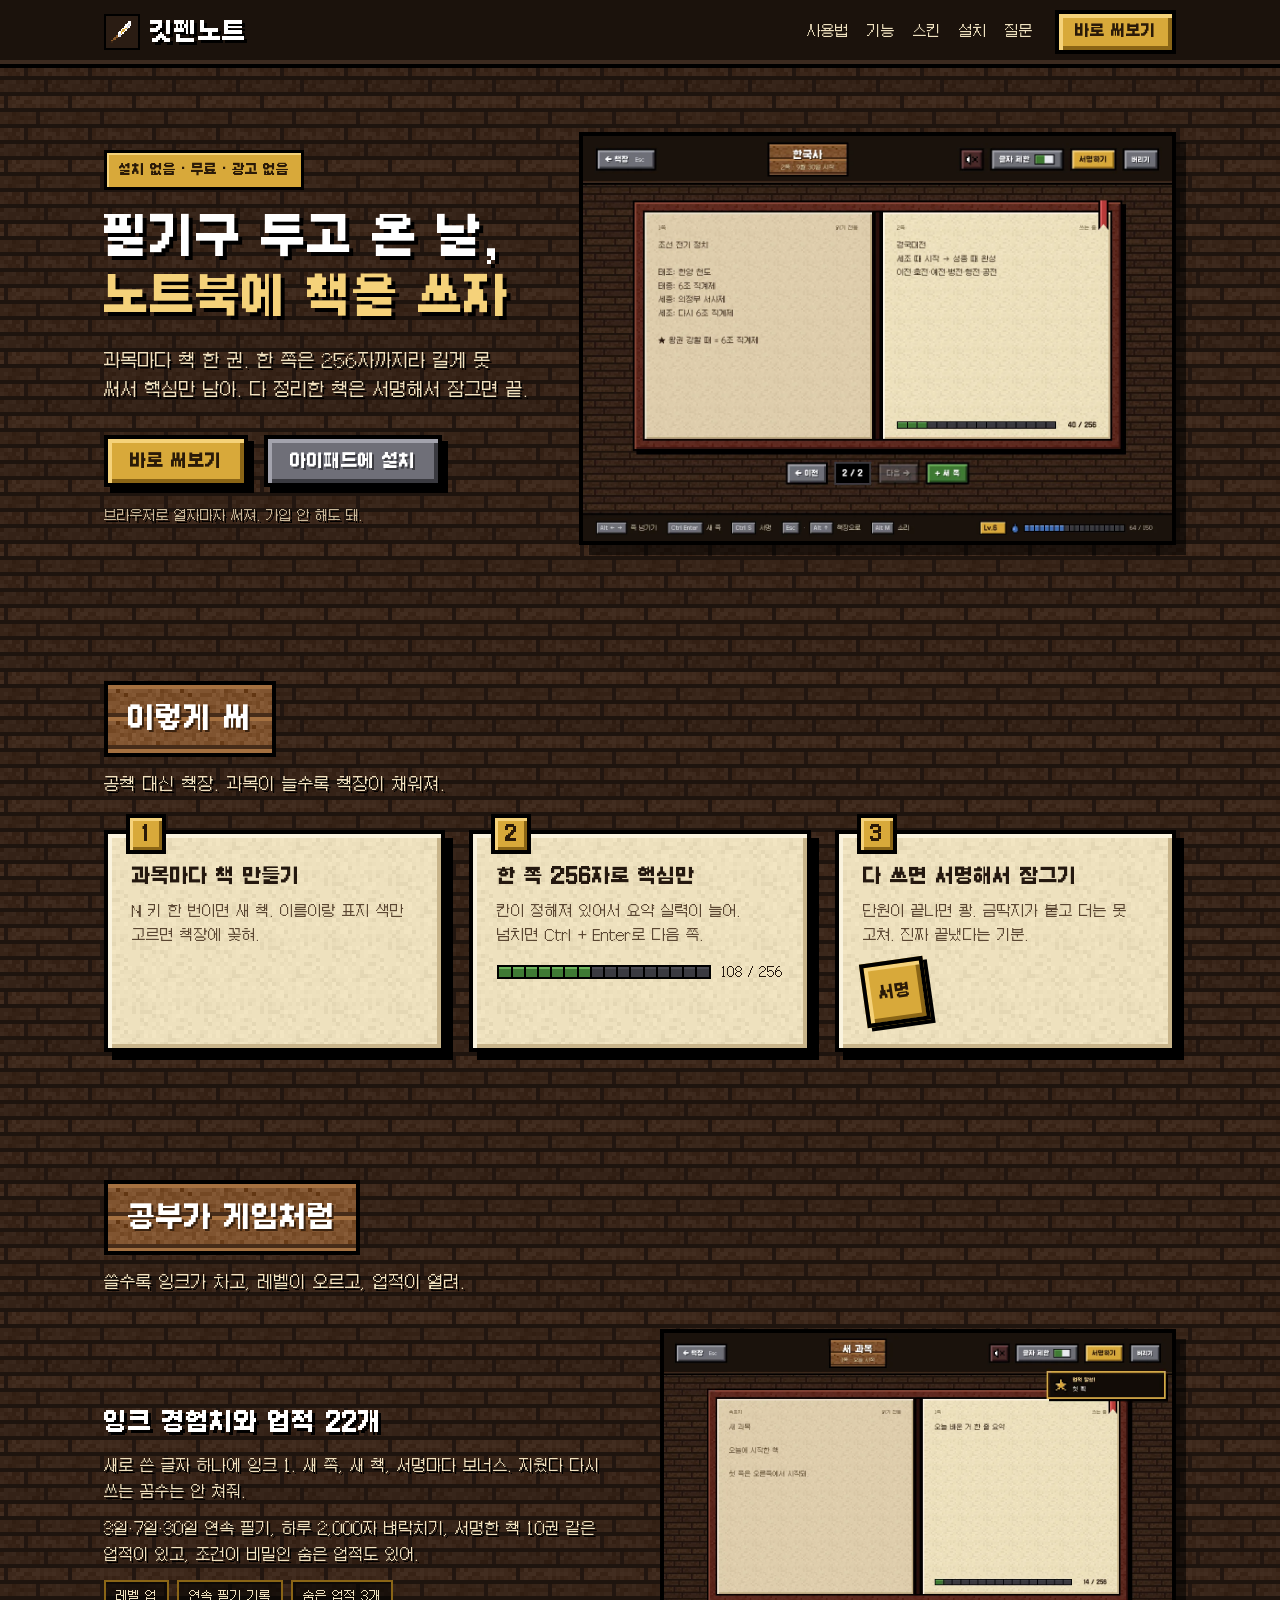
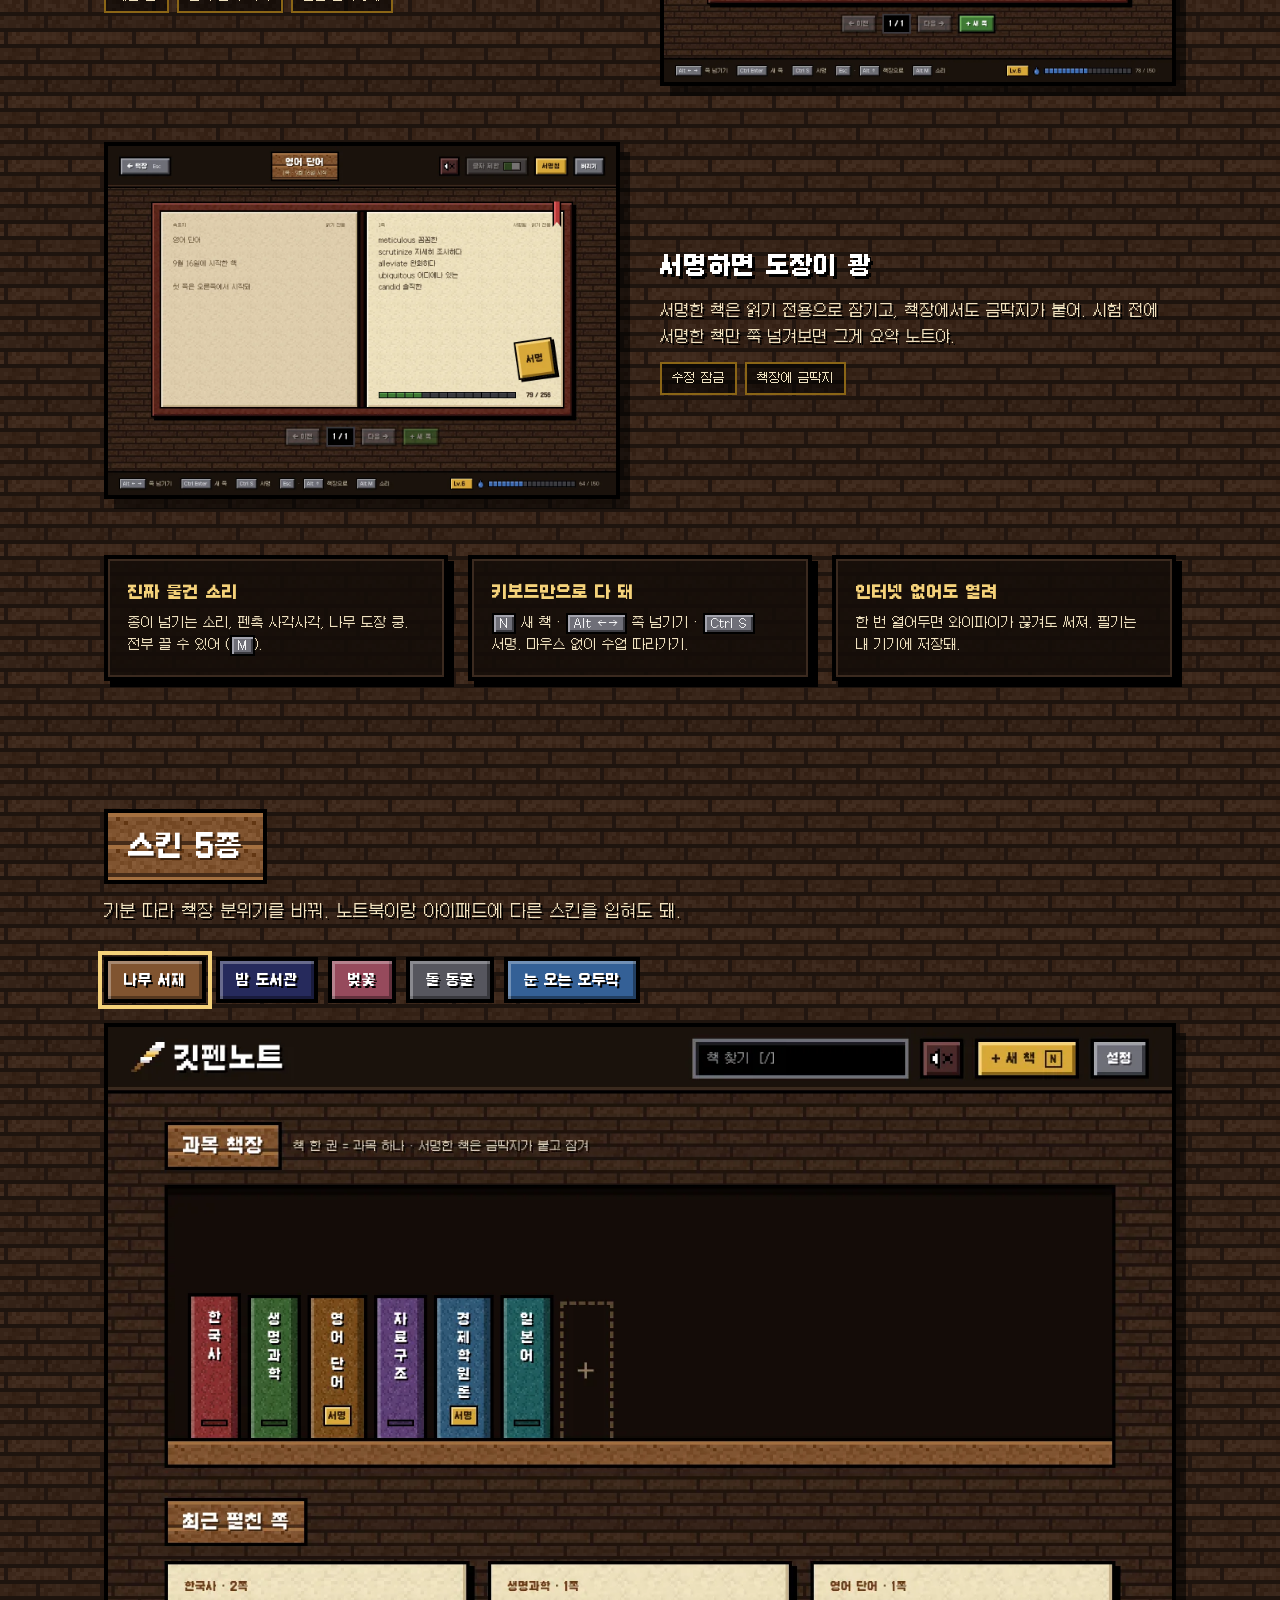
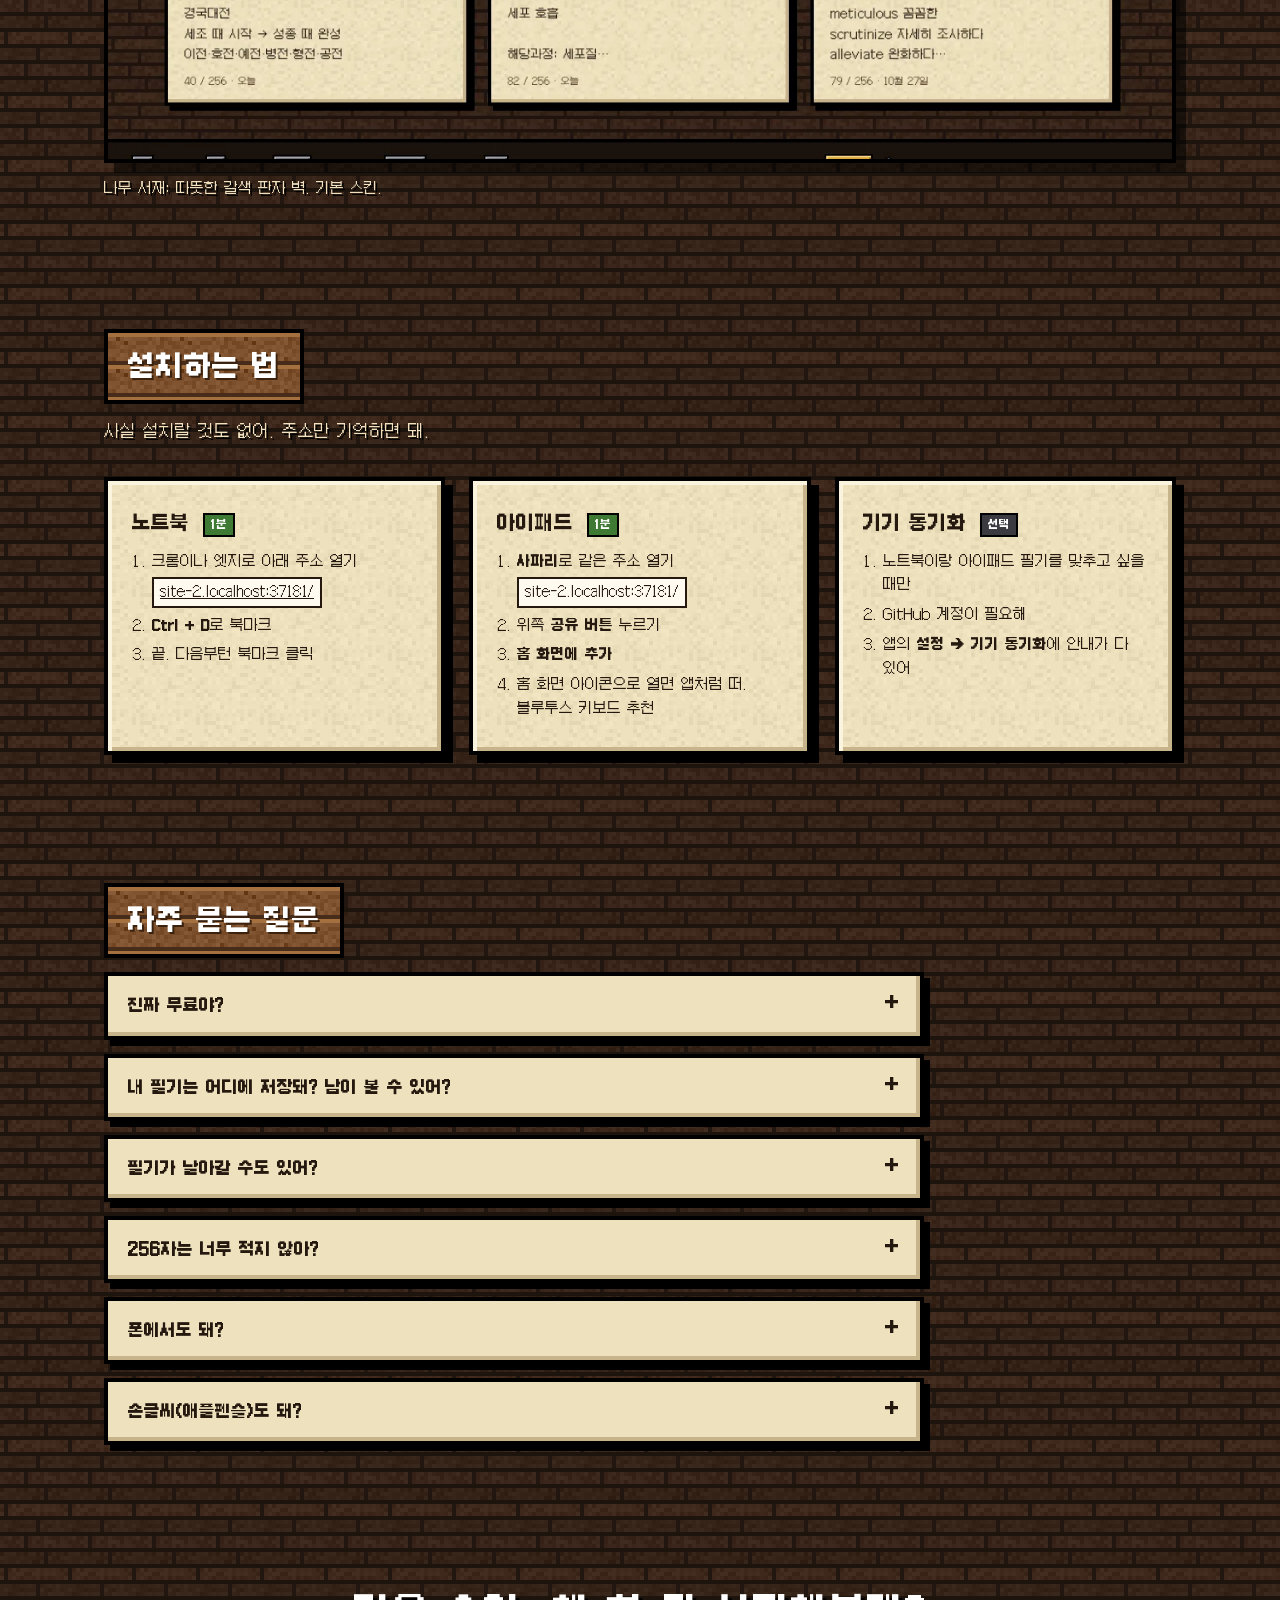
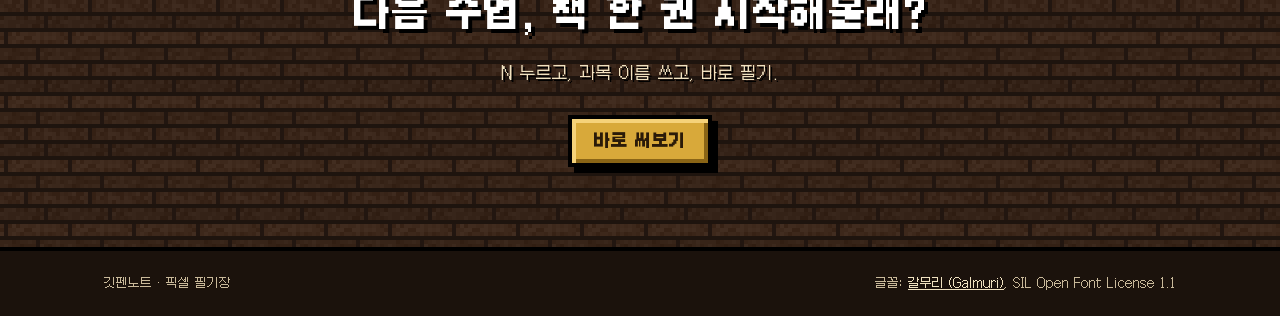
==== intro/index.html @ bab903c1 "소개 페이지 추가 (intro/) - 사용법, 기능, 스킨 미리보기, 설치법, 자주 묻는 질문 - 링크 미리보기 이미지(og.png)  Co-Authored-By: Claude O" ====
<!doctype html>
<html lang="ko">
<head>
<meta charset="utf-8">
<meta name="viewport" content="width=device-width, initial-scale=1">
<title>깃펜노트 · 픽셀 필기장</title>
<meta name="description" content="필기구 두고 온 날, 노트북에 책을 쓰자. 한 쪽 256자, 다 쓰면 서명해서 잠그는 픽셀 필기장. 설치 없이 브라우저로 바로.">
<meta name="theme-color" content="#1b120c">
<meta property="og:type" content="website">
<meta property="og:title" content="깃펜노트 · 픽셀 필기장">
<meta property="og:description" content="필기구 두고 온 날, 노트북에 책을 쓰자. 설치 없이 브라우저로 바로.">
<meta property="og:image" content="https://qnpqnpqnp.github.io/gitpen-note/intro/img/og.png">
<meta property="og:image:width" content="1200">
<meta property="og:image:height" content="630">
<meta name="twitter:card" content="summary_large_image">
<link rel="icon" href="../icons/icon-192.png">
<link rel="apple-touch-icon" href="../icons/apple-touch-icon.png">
<style>
@font-face { font-family: 'Px'; src: url('../skins/default/Galmuri11.woff2') format('woff2'); font-weight: 400; font-display: swap; }
@font-face { font-family: 'Px'; src: url('../skins/default/Galmuri11-Bold.woff2') format('woff2'); font-weight: 700; font-display: swap; }

:root {
  --bg: #3a261a; --bar: #1b120c; --bar-line: #3b2a1f; --line: #000;
  --text: #fff; --soft: #f0e2c0; --muted: #c9b99a;
  --paper: #eee1be; --paper-hi: #faf3de; --paper-sh: #c8b48a; --ink: #24180f; --ink-soft: #5a4632; --ink-accent: #6b3a14;
  --plank: #805430; --shelf: #140d08;
  --btn: #6f6f78; --btn-hi: #a3a3ad; --btn-sh: #3a3a40;
  --gold: #d8a93a; --gold-hi: #f5d27a; --gold-sh: #8a6516; --gold-text: #2a1a08;
  --go: #3f7a34; --go-hi: #6fb55e; --go-sh: #24481e;
}
* { box-sizing: border-box; -webkit-font-smoothing: none; }
html { scroll-behavior: smooth; }
@media (prefers-reduced-motion: reduce) { html { scroll-behavior: auto; } * { animation: none !important; transition: none !important; } }
body {
  margin: 0; font-family: 'Px', monospace; color: var(--text); background-color: var(--bg);
  background-image: url('../skins/default/wall.png'); background-size: 64px 64px; image-rendering: pixelated;
  line-height: 1.7; word-break: keep-all; overflow-wrap: anywhere;
}
img { image-rendering: auto; display: block; max-width: 100%; height: auto; }
a { color: var(--gold-hi); }
a:hover { color: #fff; }
.wrap { width: 100%; max-width: 1120px; margin: 0 auto; padding: 0 24px; }
.sr { position: absolute; width: 1px; height: 1px; overflow: hidden; clip: rect(0 0 0 0); }
.tx-plank { background-image: url('../skins/default/plank.png'); background-size: 64px 32px; image-rendering: pixelated; }
.tx-paper { background-image: url('../skins/default/paper.png'); background-size: 64px 64px; image-rendering: pixelated; }

/* 버튼 */
.btn {
  display: inline-flex; align-items: center; justify-content: center; gap: 10px;
  min-height: 52px; padding: 0 22px; text-decoration: none; cursor: pointer;
  font-family: inherit; font-size: 17px; font-weight: 700; color: var(--text);
  background-color: var(--btn); border: 4px solid var(--line);
  box-shadow: inset 4px 4px 0 var(--btn-hi), inset -4px -4px 0 var(--btn-sh), 6px 6px 0 var(--line);
  text-shadow: 2px 2px 0 var(--btn-sh);
}
.btn:hover { color: #fff; filter: brightness(1.08); }
.btn:active { transform: translate(3px, 3px); box-shadow: inset 4px 4px 0 var(--btn-sh), inset -4px -4px 0 var(--btn-hi), 3px 3px 0 var(--line); }
.btn.gold { background-color: var(--gold); color: var(--gold-text); text-shadow: none; box-shadow: inset 4px 4px 0 var(--gold-hi), inset -4px -4px 0 var(--gold-sh), 6px 6px 0 var(--line); }
.btn.gold:hover { color: var(--gold-text); }
.btn:focus-visible, a:focus-visible, button:focus-visible, summary:focus-visible { outline: 4px solid var(--gold-hi); outline-offset: 3px; }

/* 상단 */
.top { position: sticky; top: 0; z-index: 10; background-color: var(--bar); border-bottom: 4px solid var(--line); box-shadow: inset 0 -4px 0 var(--bar-line); }
.top .wrap { display: flex; flex-wrap: wrap; align-items: center; gap: 12px 22px; padding-top: 10px; padding-bottom: 10px; }
.brand { display: flex; align-items: center; gap: 10px; margin-right: auto; color: #fff; text-decoration: none; font-size: 24px; font-weight: 700; text-shadow: 3px 3px 0 #000; }
.brand img { width: 36px; height: 36px; image-rendering: pixelated; border: 2px solid #000; }
.nav { display: flex; flex-wrap: wrap; gap: 4px 18px; font-size: 14px; }
.nav a { color: var(--soft); text-decoration: none; padding: 6px 0; }
.nav a:hover { color: #fff; text-decoration: underline; }
.top .btn { min-height: 44px; font-size: 15px; padding: 0 16px; box-shadow: inset 4px 4px 0 var(--gold-hi), inset -4px -4px 0 var(--gold-sh); }

/* 히어로 */
.hero { padding: 64px 0 72px; }
.hero .wrap { display: grid; grid-template-columns: minmax(0, 5fr) minmax(0, 7fr); gap: 48px; align-items: center; }
.eyebrow { display: inline-block; margin: 0 0 18px; padding: 6px 12px; font-size: 13px; font-weight: 700; color: var(--gold-text); background-color: var(--gold); border: 3px solid #000; box-shadow: inset 2px 2px 0 var(--gold-hi); }
h1 { margin: 0 0 20px; font-size: clamp(32px, 4.2vw, 46px); line-height: 1.3; text-shadow: 4px 4px 0 #000; }
h1 em { font-style: normal; color: var(--gold-hi); }
.lede { margin: 0 0 30px; font-size: 17px; color: var(--soft); text-shadow: 2px 2px 0 #000; max-width: 30em; }
.ctas { display: flex; flex-wrap: wrap; gap: 16px; }
.note { margin: 18px 0 0; font-size: 13px; color: var(--muted); text-shadow: 2px 2px 0 #000; }
.frame { background-color: #000; border: 4px solid #000; box-shadow: 10px 10px 0 rgba(0,0,0,0.55); }
.frame img { width: 100%; }

/* 섹션 공통 */
section.block { padding: 64px 0; }
.sign { display: inline-block; margin: 0 0 14px; padding: 10px 20px; background-color: var(--plank); border: 4px solid #000; font-size: clamp(22px, 3vw, 28px); font-weight: 700; text-shadow: 2px 2px 0 #3a220f; }
.sub { margin: 0 0 32px; font-size: 16px; color: var(--soft); text-shadow: 2px 2px 0 #000; max-width: 40em; }

/* 사용법 3단계 */
.steps { list-style: none; margin: 0; padding: 0; display: grid; grid-template-columns: repeat(3, minmax(0, 1fr)); gap: 24px; }
.card {
  position: relative; padding: 26px 24px 24px; color: var(--ink);
  background-color: var(--paper); border: 4px solid #000;
  box-shadow: inset 4px 4px 0 var(--paper-hi), inset -4px -4px 0 var(--paper-sh), 8px 8px 0 #000;
}
.card h3 { margin: 0 0 8px; font-size: 19px; color: var(--ink); }
.card p { margin: 0; font-size: 14px; color: var(--ink-soft); }
.num { position: absolute; top: -20px; left: 18px; display: grid; place-items: center; width: 40px; height: 40px; font-size: 18px; font-weight: 700; color: var(--gold-text); background-color: var(--gold); border: 4px solid #000; box-shadow: inset 3px 3px 0 var(--gold-hi), inset -3px -3px 0 var(--gold-sh); }
.limit-demo { margin-top: 14px; display: flex; align-items: center; gap: 10px; font-size: 12px; color: var(--ink); }
.gauge { flex: 1; display: flex; gap: 2px; padding: 2px; background: #000; }
.gauge span { flex: 1; height: 10px; background: #3a3a40; box-shadow: inset 0 2px 0 #4a4a52; }
.gauge span.on { background: var(--go); box-shadow: inset 0 2px 0 var(--go-hi); }
.stamp { display: inline-grid; place-items: center; width: 64px; height: 64px; margin-top: 12px; font-size: 16px; font-weight: 700; color: var(--gold-text); background: var(--gold); border: 4px solid #000; box-shadow: inset 4px 4px 0 var(--gold-hi), inset -4px -4px 0 var(--gold-sh), 4px 4px 0 #000; transform: rotate(-8deg); }

/* 기능 */
.feature { display: grid; grid-template-columns: minmax(0, 1fr) minmax(0, 1fr); gap: 40px; align-items: center; margin-bottom: 56px; }
.feature:last-child { margin-bottom: 0; }
.feature.flip .feature-text { order: 2; }
.feature-text h3 { margin: 0 0 12px; font-size: 24px; text-shadow: 3px 3px 0 #000; }
.feature-text p { margin: 0 0 12px; font-size: 15px; color: var(--soft); text-shadow: 2px 2px 0 #000; }
.tags { display: flex; flex-wrap: wrap; gap: 8px; margin: 0; padding: 0; list-style: none; }
.tags li { padding: 4px 10px; font-size: 12px; background: rgba(0,0,0,0.55); border: 2px solid var(--gold-sh); color: var(--soft); }
.mini-grid { display: grid; grid-template-columns: repeat(3, minmax(0, 1fr)); gap: 20px; }
.mini { padding: 20px; background-color: rgba(20,13,8,0.88); border: 4px solid #000; box-shadow: inset 0 0 0 2px var(--bar-line), 6px 6px 0 #000; }
.mini h4 { margin: 0 0 6px; font-size: 16px; color: var(--gold-hi); }
.mini p { margin: 0; font-size: 13px; color: var(--soft); }
.mini kbd { font-family: inherit; font-size: 11px; padding: 2px 6px; background: var(--btn); border: 2px solid #000; box-shadow: inset 2px 2px 0 var(--btn-hi), inset -2px -2px 0 var(--btn-sh); color: #fff; white-space: nowrap; }

/* 스킨 */
.skin-tabs { display: flex; flex-wrap: wrap; gap: 10px; margin-bottom: 20px; }
.skin-tab {
  min-height: 46px; padding: 0 16px; cursor: pointer; font-family: inherit; font-size: 14px; font-weight: 700; color: #fff;
  background: var(--sw, var(--btn)); border: 4px solid #000; box-shadow: inset 3px 3px 0 rgba(255,255,255,0.3), inset -3px -3px 0 rgba(0,0,0,0.35);
  text-shadow: 2px 2px 0 #000;
}
.skin-tab[aria-selected="true"] { outline: 4px solid var(--gold-hi); outline-offset: 2px; }
.skin-caption { margin: 14px 0 0; font-size: 14px; color: var(--soft); text-shadow: 2px 2px 0 #000; }

/* 설치 */
.install { display: grid; grid-template-columns: repeat(3, minmax(0, 1fr)); gap: 24px; }
.install .card ol { margin: 10px 0 0; padding-left: 20px; font-size: 14px; color: var(--ink); }
.install .card li { margin-bottom: 6px; }
.badge { display: inline-block; margin-left: 6px; padding: 1px 6px; font-size: 11px; vertical-align: middle; color: #fff; background: var(--go); border: 2px solid #000; }
.badge.opt { background: var(--btn-sh); }
.url { display: inline-block; margin-top: 4px; padding: 2px 6px; font-size: 13px; background: #fffaf0; border: 2px solid var(--ink); color: var(--ink); word-break: break-all; }

/* 질문 */
.faq { display: flex; flex-direction: column; gap: 14px; max-width: 820px; }
.faq details { background-color: var(--paper); color: var(--ink); border: 4px solid #000; box-shadow: inset -4px -4px 0 var(--paper-sh), 6px 6px 0 #000; }
.faq summary { cursor: pointer; padding: 16px 20px; font-size: 16px; font-weight: 700; list-style: none; display: flex; justify-content: space-between; gap: 12px; }
.faq summary::-webkit-details-marker { display: none; }
.faq summary::after { content: '+'; font-size: 20px; line-height: 1; }
.faq details[open] summary::after { content: '−'; }
.faq p { margin: 0; padding: 0 20px 18px; font-size: 14px; color: var(--ink-soft); }

/* 마무리 */
.final { text-align: center; padding: 72px 0 80px; }
.final h2 { margin: 0 0 14px; font-size: clamp(26px, 4vw, 38px); text-shadow: 4px 4px 0 #000; }
.final p { margin: 0 0 28px; color: var(--soft); text-shadow: 2px 2px 0 #000; }
footer { background-color: var(--bar); border-top: 4px solid #000; padding: 22px 0; font-size: 12px; color: var(--muted); }
footer .wrap { display: flex; flex-wrap: wrap; gap: 8px 24px; justify-content: space-between; }
footer a { color: var(--soft); }

@media (max-width: 900px) {
  .hero .wrap, .feature { grid-template-columns: minmax(0, 1fr); gap: 28px; }
  .feature.flip .feature-text { order: 0; }
  .steps, .install, .mini-grid { grid-template-columns: minmax(0, 1fr); gap: 30px; }
  .hero { padding: 40px 0 48px; }
  section.block { padding: 48px 0; }
}
@media (max-width: 560px) {
  .wrap { padding: 0 16px; }
  .nav { display: none; }
  .btn { width: 100%; }
  .top .btn { width: auto; }
}
</style>
</head>
<body>

<header class="top">
  <div class="wrap">
    <a class="brand" href="#">
      <img src="../icons/icon-192.png" alt="" width="36" height="36">
      깃펜노트
    </a>
    <nav class="nav" aria-label="소개 메뉴">
      <a href="#how">사용법</a>
      <a href="#features">기능</a>
      <a href="#skins">스킨</a>
      <a href="#install">설치</a>
      <a href="#faq">질문</a>
    </nav>
    <a class="btn gold" href="../">바로 써보기</a>
  </div>
</header>

<main>
  <!-- 첫 화면 -->
  <section class="hero">
    <div class="wrap">
      <div>
        <p class="eyebrow">설치 없음 · 무료 · 광고 없음</p>
        <h1>필기구 두고 온 날,<br><em>노트북에 책을 쓰자</em></h1>
        <p class="lede">과목마다 책 한 권. 한 쪽은 256자까지라 길게 못 써서 핵심만 남아. 다 정리한 책은 서명해서 잠그면 끝.</p>
        <div class="ctas">
          <a class="btn gold" href="../">바로 써보기</a>
          <a class="btn" href="#install">아이패드에 설치</a>
        </div>
        <p class="note">브라우저로 열자마자 써져. 가입 안 해도 돼.</p>
      </div>
      <div class="frame">
        <img src="img/hero.webp" width="1280" height="880" alt="깃펜노트 필기 화면. 펼친 책 양쪽에 한국사 필기가 있고, 아래에 글자 수 게이지가 40/256으로 표시돼 있다.">
      </div>
    </div>
  </section>

  <!-- 사용법 -->
  <section class="block" id="how">
    <div class="wrap">
      <h2 class="sign tx-plank">이렇게 써</h2>
      <p class="sub">공책 대신 책장. 과목이 늘수록 책장이 채워져.</p>
      <ol class="steps">
        <li class="card tx-paper">
          <span class="num" aria-hidden="true">1</span>
          <h3>과목마다 책 만들기</h3>
          <p>N 키 한 번이면 새 책. 이름이랑 표지 색만 고르면 책장에 꽂혀.</p>
        </li>
        <li class="card tx-paper">
          <span class="num" aria-hidden="true">2</span>
          <h3>한 쪽 256자로 핵심만</h3>
          <p>칸이 정해져 있어서 요약 실력이 늘어. 넘치면 Ctrl + Enter로 다음 쪽.</p>
          <div class="limit-demo" aria-hidden="true">
            <div class="gauge"><span class="on"></span><span class="on"></span><span class="on"></span><span class="on"></span><span class="on"></span><span class="on"></span><span class="on"></span><span></span><span></span><span></span><span></span><span></span><span></span><span></span><span></span><span></span></div>
            <span>108 / 256</span>
          </div>
        </li>
        <li class="card tx-paper">
          <span class="num" aria-hidden="true">3</span>
          <h3>다 쓰면 서명해서 잠그기</h3>
          <p>단원이 끝나면 쾅. 금딱지가 붙고 더는 못 고쳐. 진짜 끝냈다는 기분.</p>
          <span class="stamp" aria-hidden="true">서명</span>
        </li>
      </ol>
    </div>
  </section>

  <!-- 기능 -->
  <section class="block" id="features">
    <div class="wrap">
      <h2 class="sign tx-plank">공부가 게임처럼</h2>
      <p class="sub">쓸수록 잉크가 차고, 레벨이 오르고, 업적이 열려.</p>

      <div class="feature">
        <div class="feature-text">
          <h3>잉크 경험치와 업적 22개</h3>
          <p>새로 쓴 글자 하나에 잉크 1. 새 쪽, 새 책, 서명마다 보너스. 지웠다 다시 쓰는 꼼수는 안 쳐줘.</p>
          <p>3일·7일·30일 연속 필기, 하루 2,000자 벼락치기, 서명한 책 10권 같은 업적이 있고, 조건이 비밀인 숨은 업적도 있어.</p>
          <ul class="tags"><li>레벨 업</li><li>연속 필기 기록</li><li>숨은 업적 3개</li></ul>
        </div>
        <div class="frame"><img src="img/achv.webp" width="1280" height="880" alt="필기 중 오른쪽 위에 '업적 달성! 첫 획' 알림이 뜬 화면" loading="lazy"></div>
      </div>

      <div class="feature flip">
        <div class="feature-text">
          <h3>서명하면 도장이 쾅</h3>
          <p>서명한 책은 읽기 전용으로 잠기고, 책장에서도 금딱지가 붙어. 시험 전에 서명한 책만 쭉 넘겨보면 그게 요약 노트야.</p>
          <ul class="tags"><li>수정 잠금</li><li>책장에 금딱지</li></ul>
        </div>
        <div class="frame"><img src="img/signed.webp" width="1280" height="880" alt="서명된 영어 단어 책. 오른쪽 아래에 금색 '서명' 도장이 찍혀 있다." loading="lazy"></div>
      </div>

      <div class="mini-grid">
        <div class="mini">
          <h4>진짜 물건 소리</h4>
          <p>종이 넘기는 소리, 펜촉 사각사각, 나무 도장 쿵. 전부 끌 수 있어 (<kbd>M</kbd>).</p>
        </div>
        <div class="mini">
          <h4>키보드만으로 다 돼</h4>
          <p><kbd>N</kbd> 새 책 · <kbd>Alt ←→</kbd> 쪽 넘기기 · <kbd>Ctrl S</kbd> 서명. 마우스 없이 수업 따라가기.</p>
        </div>
        <div class="mini">
          <h4>인터넷 없어도 열려</h4>
          <p>한 번 열어두면 와이파이가 끊겨도 써져. 필기는 내 기기에 저장돼.</p>
        </div>
      </div>
    </div>
  </section>

  <!-- 스킨 -->
  <section class="block" id="skins">
    <div class="wrap">
      <h2 class="sign tx-plank">스킨 5종</h2>
      <p class="sub">기분 따라 책장 분위기를 바꿔. 노트북이랑 아이패드에 다른 스킨을 입혀도 돼.</p>
      <div class="skin-tabs" role="tablist" aria-label="스킨 고르기">
        <button class="skin-tab" role="tab" aria-selected="true" aria-controls="skin-view" data-skin="default" style="--sw:#805430">나무 서재</button>
        <button class="skin-tab" role="tab" aria-selected="false" aria-controls="skin-view" data-skin="night-library" style="--sw:#262a5c">밤 도서관</button>
        <button class="skin-tab" role="tab" aria-selected="false" aria-controls="skin-view" data-skin="sakura" style="--sw:#964a5c">벚꽃</button>
        <button class="skin-tab" role="tab" aria-selected="false" aria-controls="skin-view" data-skin="stone-cave" style="--sw:#56565e">돌 동굴</button>
        <button class="skin-tab" role="tab" aria-selected="false" aria-controls="skin-view" data-skin="snow-cabin" style="--sw:#346096">눈 오는 오두막</button>
      </div>
      <div class="frame" id="skin-view" role="tabpanel">
        <img id="skin-img" src="img/skin-default.webp" width="1280" height="880" alt="나무 서재 스킨의 책장 화면" loading="lazy">
      </div>
      <p class="skin-caption" id="skin-caption">나무 서재: 따뜻한 갈색 판자 벽. 기본 스킨.</p>
    </div>
  </section>

  <!-- 설치 -->
  <section class="block" id="install">
    <div class="wrap">
      <h2 class="sign tx-plank">설치하는 법</h2>
      <p class="sub">사실 설치랄 것도 없어. 주소만 기억하면 돼.</p>
      <div class="install">
        <div class="card tx-paper">
          <h3>노트북 <span class="badge">1분</span></h3>
          <ol>
            <li>크롬이나 엣지로 아래 주소 열기<br><a class="url app-url" href="../">깃펜노트 열기</a></li>
            <li><b>Ctrl + D</b>로 북마크</li>
            <li>끝. 다음부턴 북마크 클릭</li>
          </ol>
        </div>
        <div class="card tx-paper">
          <h3>아이패드 <span class="badge">1분</span></h3>
          <ol>
            <li><b>사파리</b>로 같은 주소 열기<br><span class="url app-url">깃펜노트 주소</span></li>
            <li>위쪽 <b>공유 버튼</b> 누르기</li>
            <li><b>홈 화면에 추가</b></li>
            <li>홈 화면 아이콘으로 열면 앱처럼 떠. 블루투스 키보드 추천</li>
          </ol>
        </div>
        <div class="card tx-paper">
          <h3>기기 동기화 <span class="badge opt">선택</span></h3>
          <ol>
            <li>노트북이랑 아이패드 필기를 맞추고 싶을 때만</li>
            <li>GitHub 계정이 필요해</li>
            <li>앱의 <b>설정 → 기기 동기화</b>에 안내가 다 있어</li>
          </ol>
        </div>
      </div>
    </div>
  </section>

  <!-- 질문 -->
  <section class="block" id="faq">
    <div class="wrap">
      <h2 class="sign tx-plank">자주 묻는 질문</h2>
      <div class="faq">
        <details>
          <summary>진짜 무료야?</summary>
          <p>응. 가입도, 결제도, 광고도 없어.</p>
        </details>
        <details>
          <summary>내 필기는 어디에 저장돼? 남이 볼 수 있어?</summary>
          <p>쓰는 기기의 브라우저 안에만 저장돼. 어디로도 보내지 않아서 다른 사람은 못 봐. 동기화를 켜면 내 GitHub 계정의 비공개 저장소에만 올라가.</p>
        </details>
        <details>
          <summary>필기가 날아갈 수도 있어?</summary>
          <p>브라우저 방문 기록과 데이터를 지우면 같이 지워져. 가끔 <b>설정 → 백업 파일로 저장</b>을 눌러두면 안전해. 동기화를 켜두면 자동으로 백업되는 셈이고.</p>
        </details>
        <details>
          <summary>256자는 너무 적지 않아?</summary>
          <p>그게 포인트야. 길게 못 쓰니까 핵심만 고르게 돼. 그래도 답답하면 위쪽 <b>글자 제한</b> 버튼으로 끌 수 있어.</p>
        </details>
        <details>
          <summary>폰에서도 돼?</summary>
          <p>열리긴 하는데, 타자가 많은 앱이라 노트북이나 키보드 연결한 태블릿이 훨씬 편해.</p>
        </details>
        <details>
          <summary>손글씨(애플펜슬)도 돼?</summary>
          <p>지금은 키보드 타자만 돼.</p>
        </details>
      </div>
    </div>
  </section>

  <section class="final">
    <div class="wrap">
      <h2>다음 수업, 책 한 권 시작해볼래?</h2>
      <p>N 누르고, 과목 이름 쓰고, 바로 필기.</p>
      <a class="btn gold" href="../">바로 써보기</a>
    </div>
  </section>
</main>

<footer>
  <div class="wrap">
    <span>깃펜노트 · 픽셀 필기장</span>
    <span>글꼴: <a href="https://github.com/quiple/galmuri" rel="noopener">갈무리 (Galmuri)</a>, SIL Open Font License 1.1</span>
  </div>
</footer>

<script>
  // 스킨 탭: 버튼 누르면 미리보기 그림과 설명만 바꿈
  (function () {
    var CAPTION = {
      'default': '나무 서재: 따뜻한 갈색 판자 벽. 기본 스킨.',
      'night-library': '밤 도서관: 남색 벽에 어두운 종이. 밤에 눈이 편해.',
      'sakura': '벚꽃: 분홍 판자 벽에 꽃잎이 흩날린 종이.',
      'stone-cave': '돌 동굴: 이끼 낀 회색 벽돌, 횃불 주황 포인트.',
      'snow-cabin': '눈 오는 오두막: 하얀 벽, 파란 표지, 차가운 종이.'
    };
    var tabs = Array.prototype.slice.call(document.querySelectorAll('.skin-tab'));
    var img = document.getElementById('skin-img');
    var cap = document.getElementById('skin-caption');
    function pick(tab) {
      var s = tab.getAttribute('data-skin');
      tabs.forEach(function (t) { t.setAttribute('aria-selected', String(t === tab)); t.tabIndex = t === tab ? 0 : -1; });
      img.src = 'img/skin-' + s + '.webp';
      img.alt = tab.textContent + ' 스킨의 책장 화면';
      cap.textContent = CAPTION[s];
    }
    tabs.forEach(function (t, i) {
      t.tabIndex = i === 0 ? 0 : -1;
      t.addEventListener('click', function () { pick(t); });
      t.addEventListener('keydown', function (e) {
        if (e.key !== 'ArrowRight' && e.key !== 'ArrowLeft') return;
        var n = tabs[(i + (e.key === 'ArrowRight' ? 1 : tabs.length - 1)) % tabs.length];
        n.focus(); pick(n); e.preventDefault();
      });
    });
    // 앱 주소를 지금 사이트 기준으로 표시 (주소를 옮겨도 자동으로 맞춰짐)
    var appUrl = new URL('../', location.href).href.replace(/^https?:\/\//, '');
    document.querySelectorAll('.app-url').forEach(function (el) { el.textContent = appUrl; });
    // 미리 받아두기
    Object.keys(CAPTION).forEach(function (s) { var p = new Image(); p.src = 'img/skin-' + s + '.webp'; });
  })();
</script>
</body>
</html>
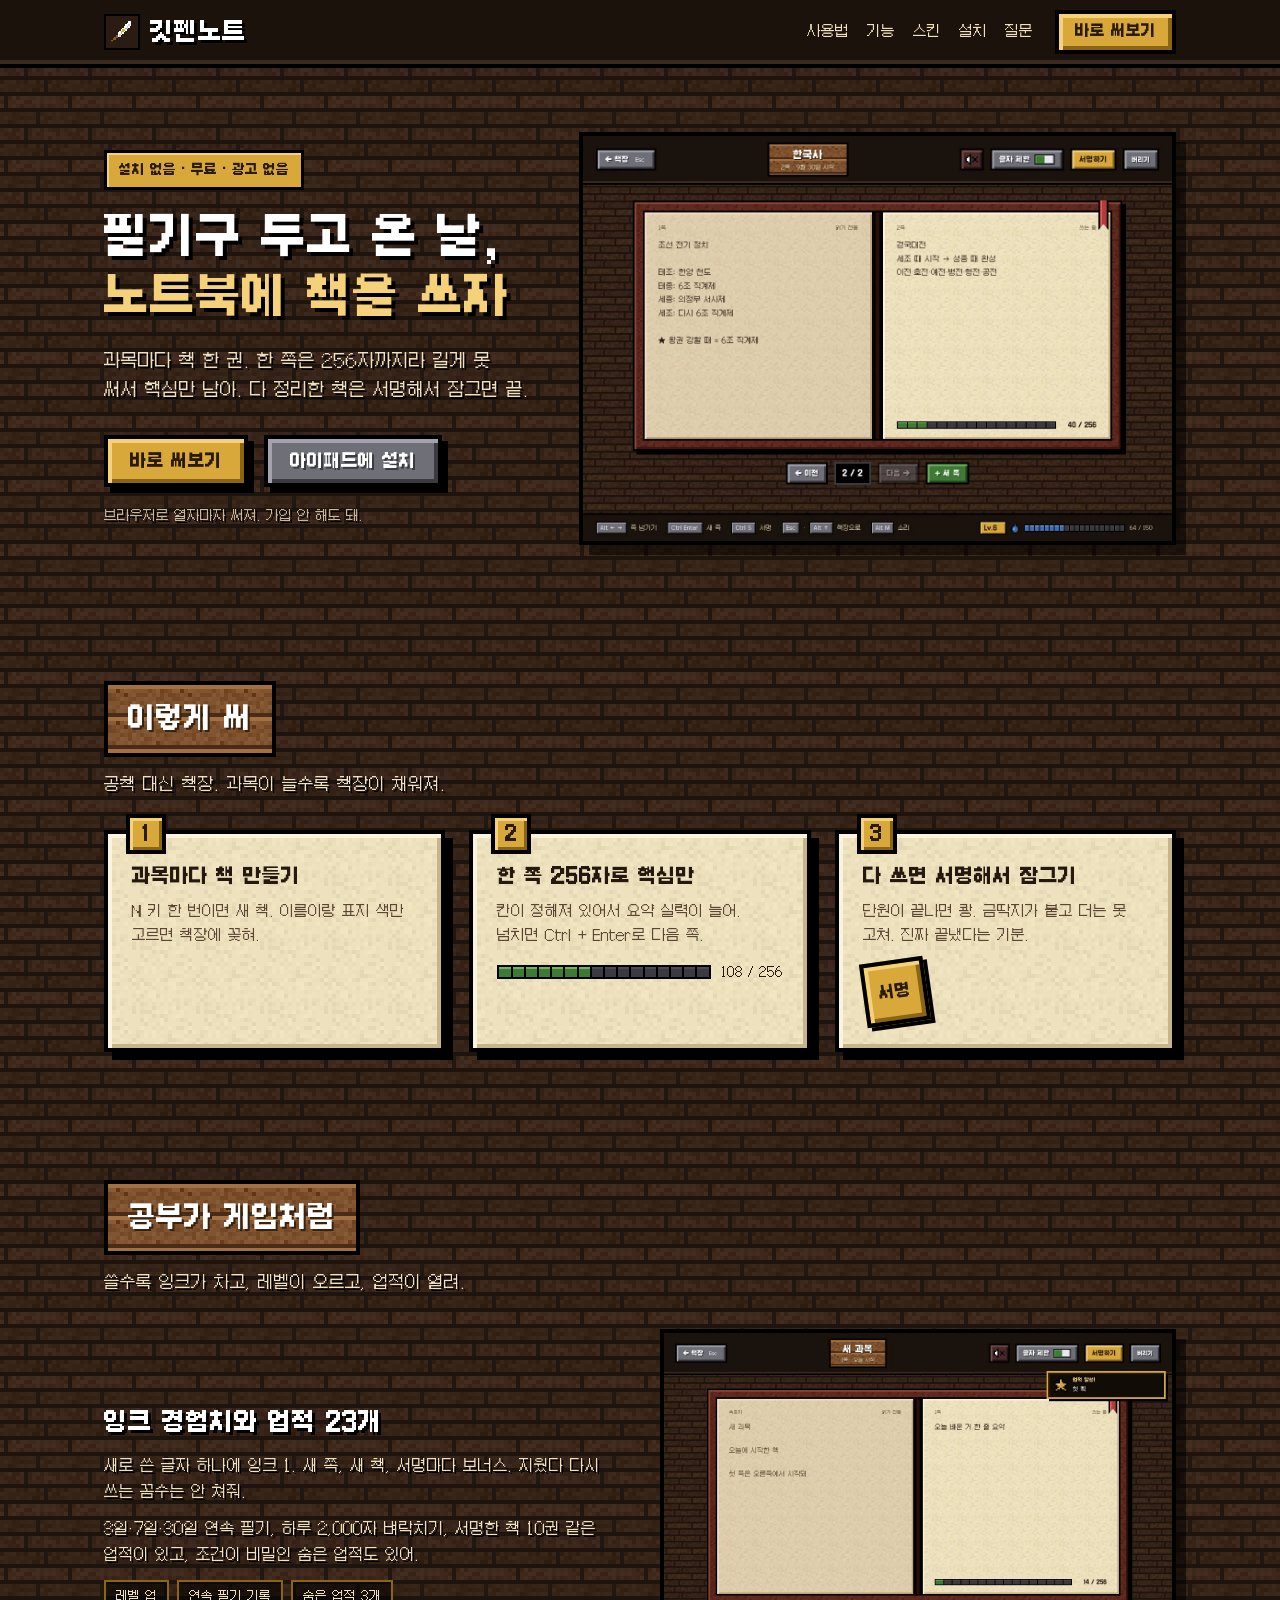
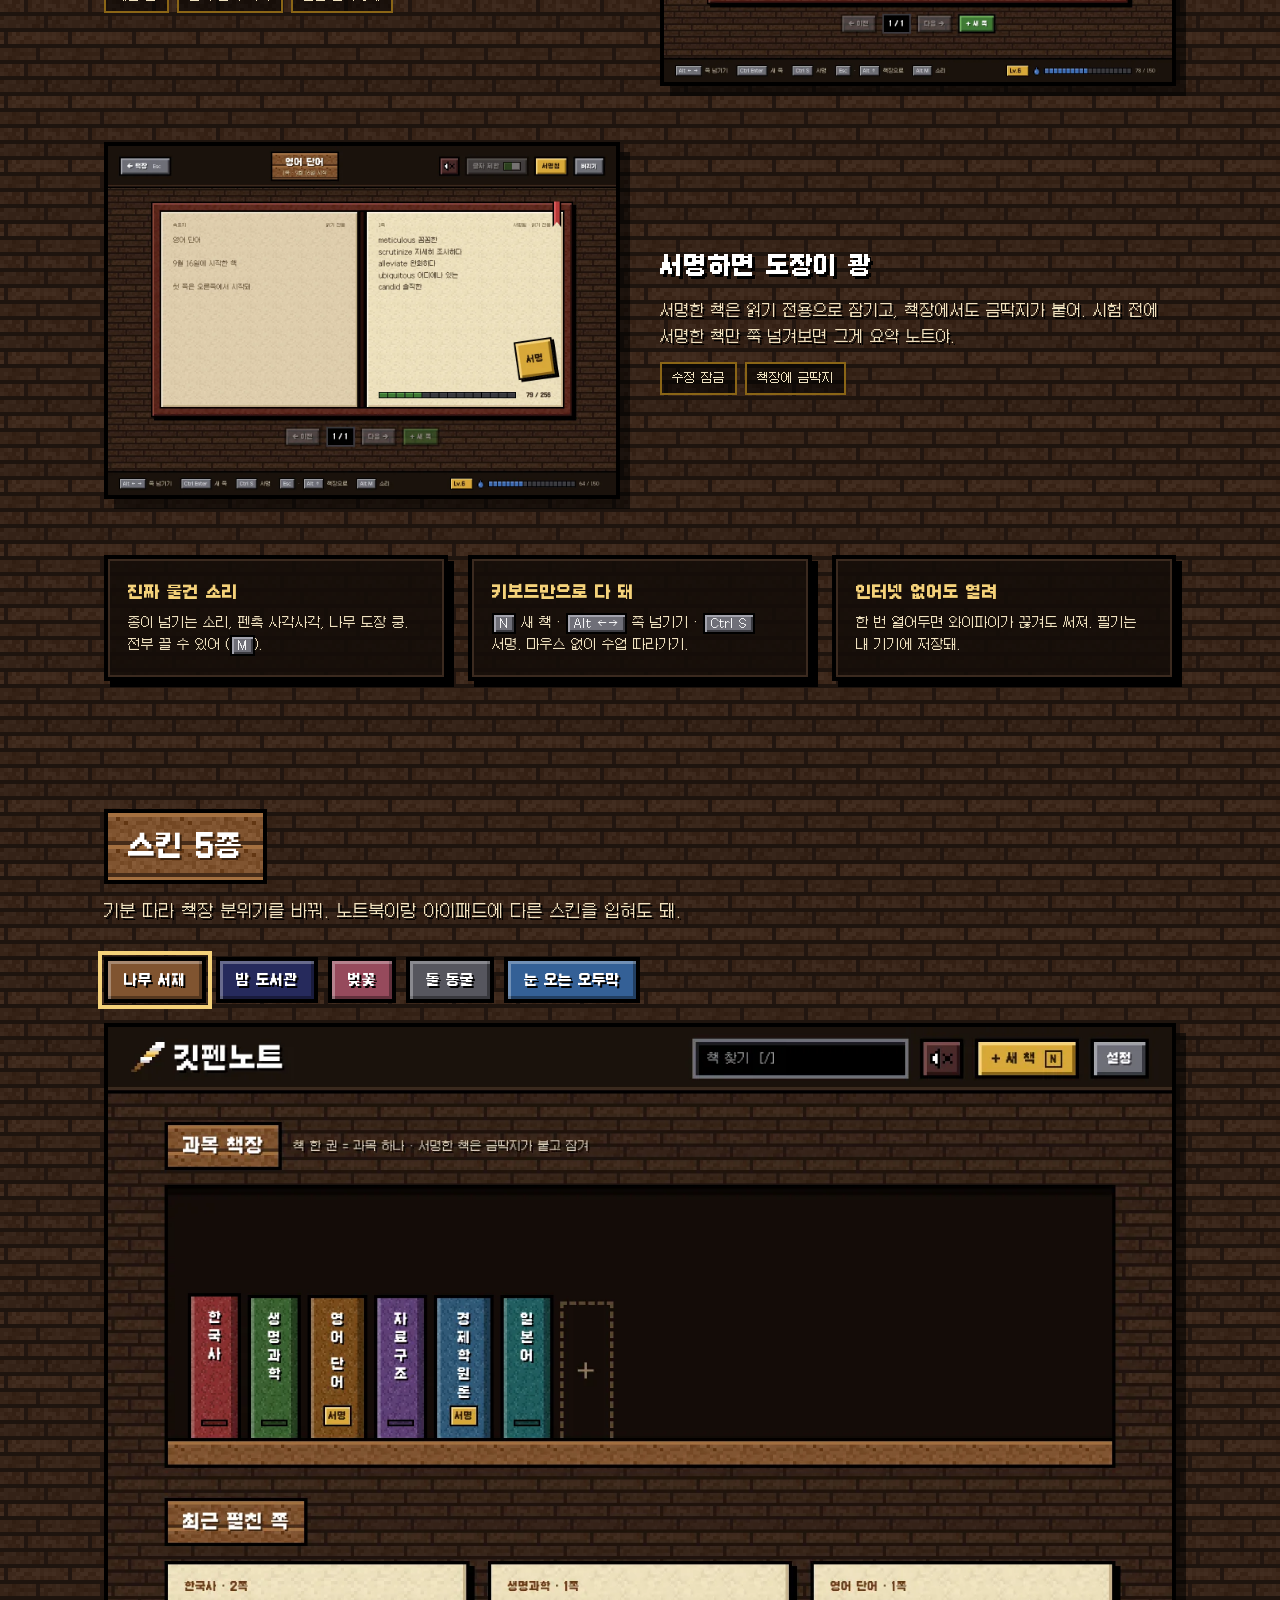
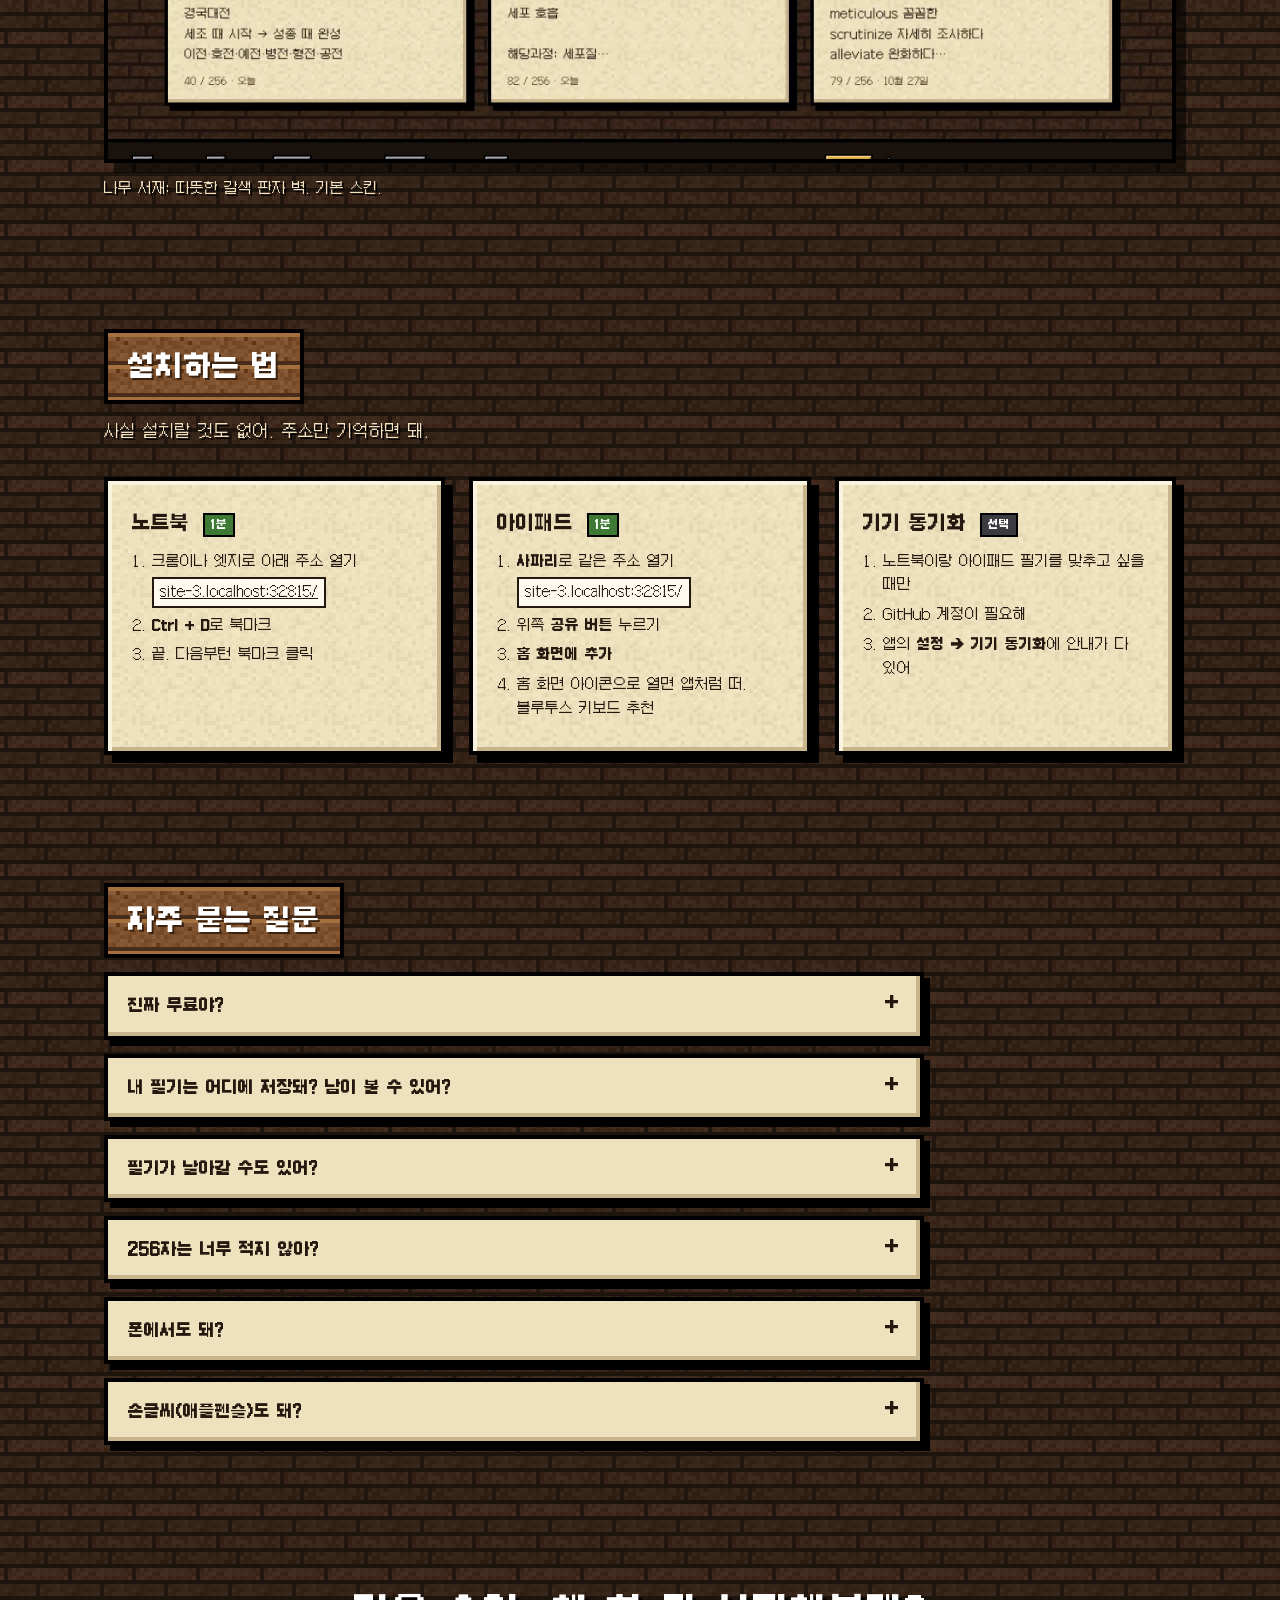
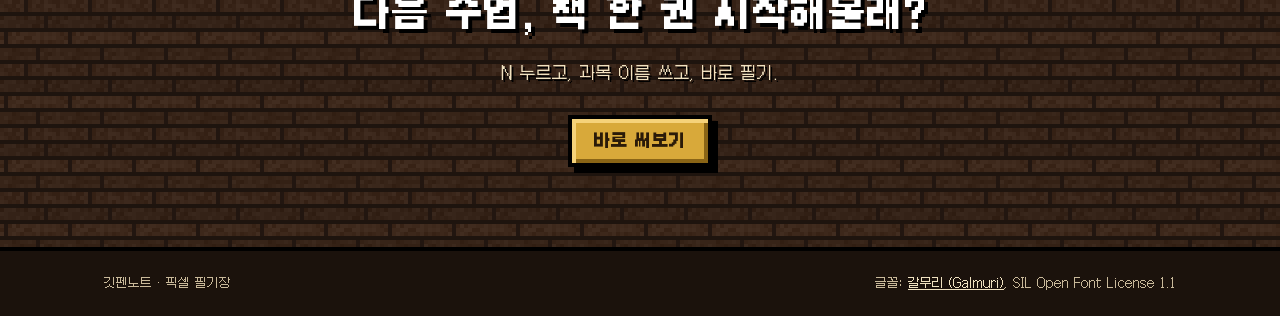
==== commit 8a55071d: "도구함과 잉크병 밑줄 추가 - 깃펜 / 잉크병 4색(다홍·개나리·풀잎·바다) / 지우개 - 밑줄은 글을 고쳐도 글자를 따라 이동, 서명한 책에도 표시 가능 - 저장 데이터를 읽지 " ====
--- a/intro/index.html
+++ b/intro/index.html
@@ -243,7 +243,7 @@
 
       <div class="feature">
         <div class="feature-text">
-          <h3>잉크 경험치와 업적 22개</h3>
+          <h3>잉크 경험치와 업적 23개</h3>
           <p>새로 쓴 글자 하나에 잉크 1. 새 쪽, 새 책, 서명마다 보너스. 지웠다 다시 쓰는 꼼수는 안 쳐줘.</p>
           <p>3일·7일·30일 연속 필기, 하루 2,000자 벼락치기, 서명한 책 10권 같은 업적이 있고, 조건이 비밀인 숨은 업적도 있어.</p>
           <ul class="tags"><li>레벨 업</li><li>연속 필기 기록</li><li>숨은 업적 3개</li></ul>
